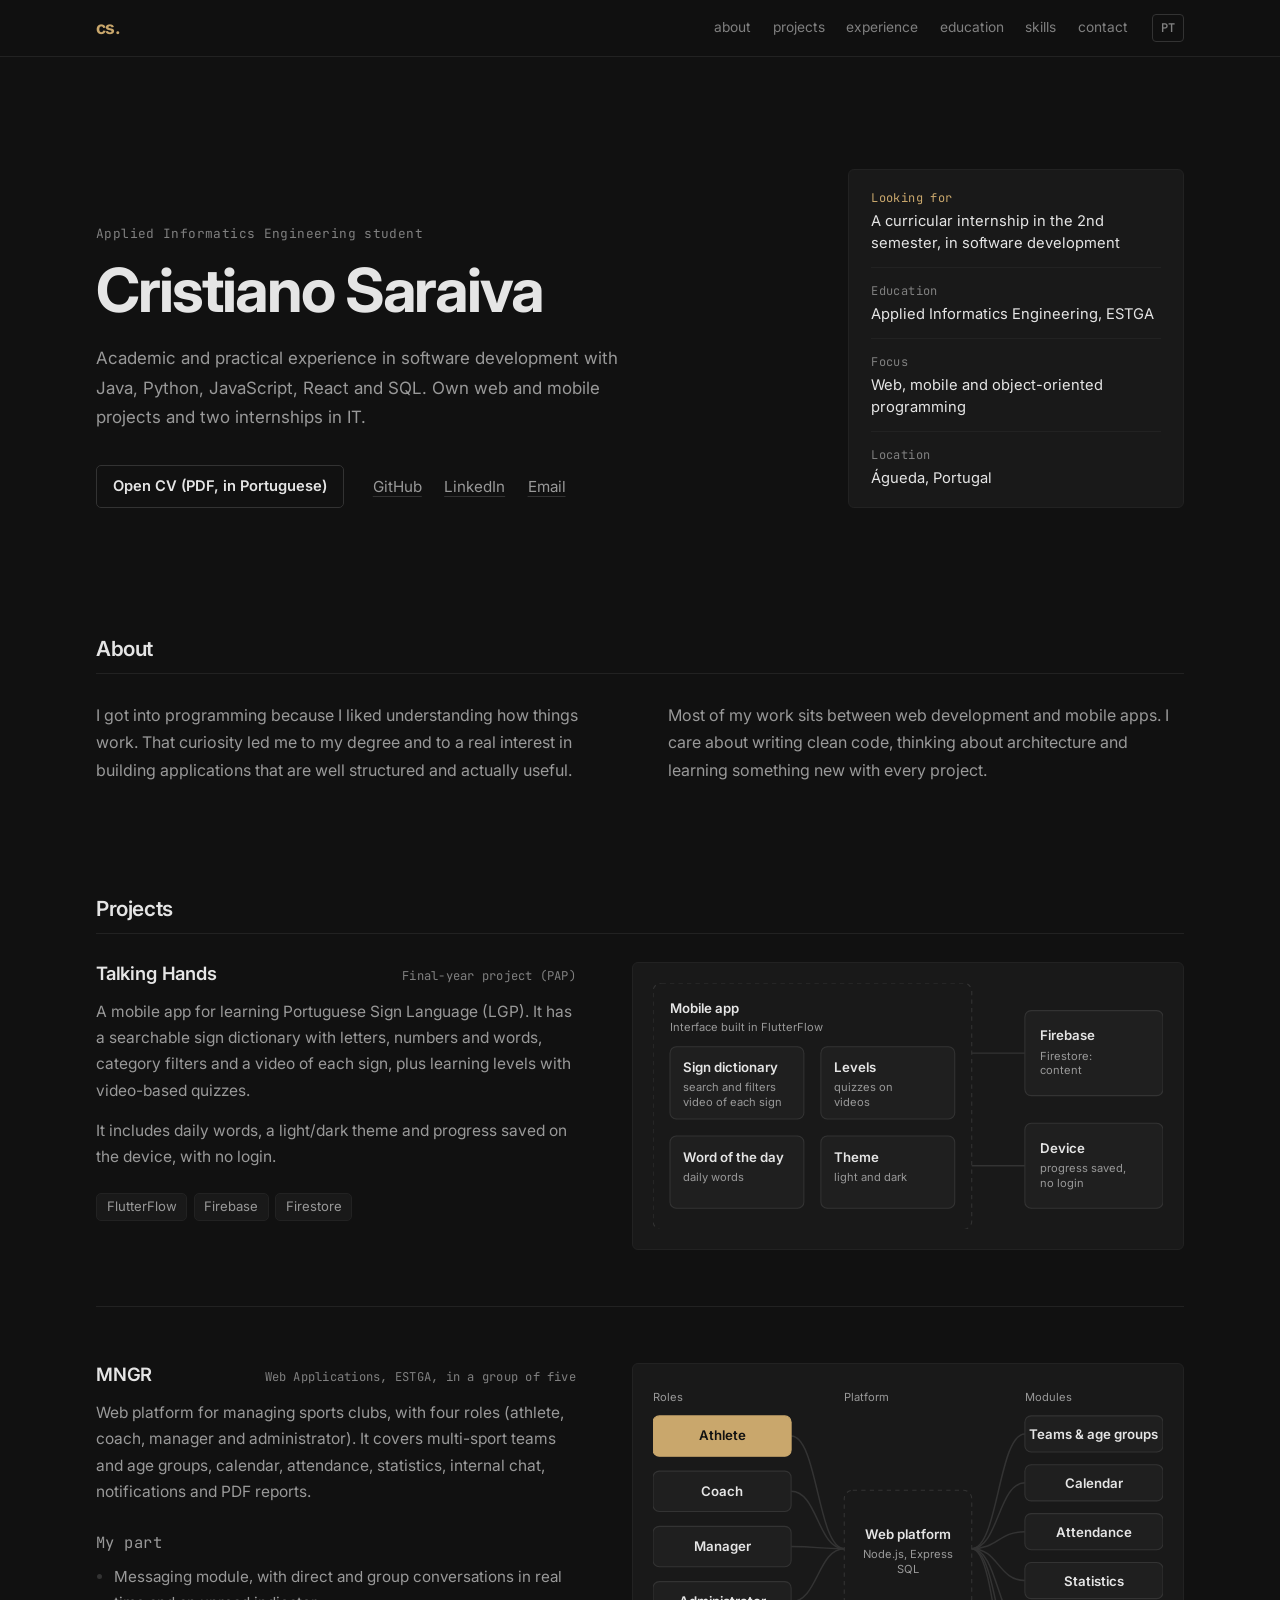
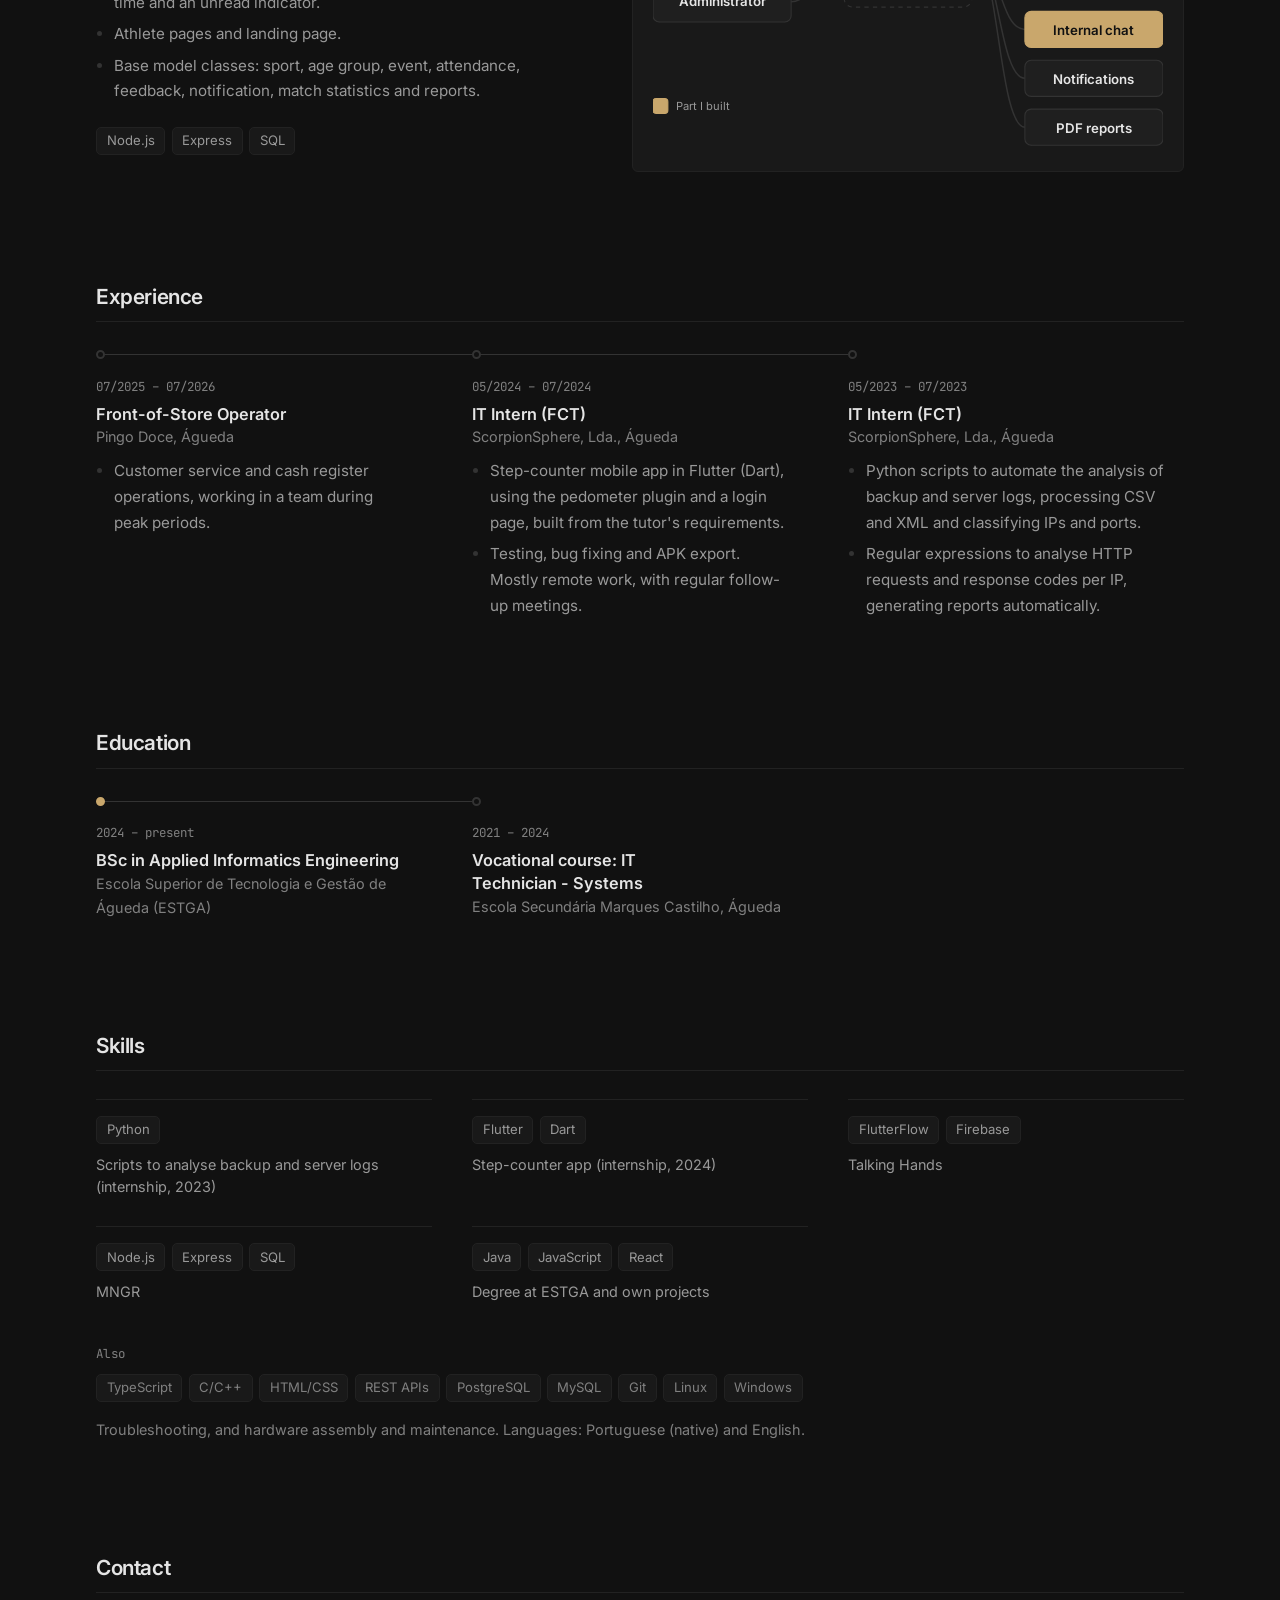
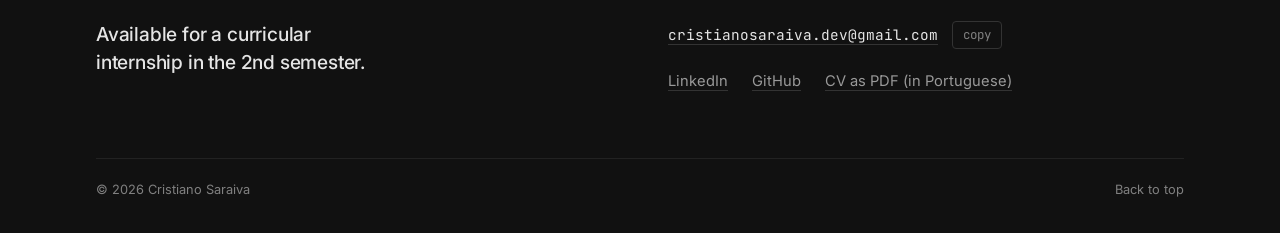
==== en.html @ d7b0317a "Add English version of personal website (en.html) with detailed sections on projects, experience, ed" ====
<!DOCTYPE html>
<html lang="en">
<head>
    <meta charset="utf-8">
    <meta name="viewport" content="width=device-width, initial-scale=1, viewport-fit=cover">
    <title>Cristiano Saraiva, Applied Informatics Engineering</title>
    <meta name="description" content="Applied Informatics Engineering student at ESTGA (University of Aveiro), looking for a curricular internship in software development. Java, Python, JavaScript, React and SQL. Web and mobile projects.">
    <meta name="author" content="Cristiano Saraiva">
    <meta property="og:title" content="Cristiano Saraiva, Applied Informatics Engineering">
    <meta property="og:description" content="Looking for a curricular internship in software development. Águeda, Portugal.">
    <meta property="og:type" content="website">
    <link rel="alternate" hreflang="pt-PT" href="index.html">
    <link rel="alternate" hreflang="en" href="en.html">
    <link rel="icon" href="data:image/svg+xml,%3Csvg xmlns='http://www.w3.org/2000/svg' viewBox='0 0 64 64'%3E%3Crect width='64' height='64' rx='14' fill='%23111111'/%3E%3Ctext x='32' y='43' font-family='Arial,sans-serif' font-size='30' font-weight='700' text-anchor='middle' fill='%23c9a76c'%3Ecs.%3C/text%3E%3C/svg%3E">
    <meta name="theme-color" content="#111111">
    <link rel="preconnect" href="https://fonts.googleapis.com">
    <link rel="preconnect" href="https://fonts.gstatic.com" crossorigin>
    <link href="https://fonts.googleapis.com/css2?family=Inter:wght@400;500;600;700&family=JetBrains+Mono:wght@400;500&display=swap" rel="stylesheet">
    <link rel="stylesheet" href="style.css">
    <script type="application/ld+json">{"@context": "https://schema.org", "@type": "Person", "name": "Cristiano Saraiva", "url": "https://cristiianoo.github.io/", "email": "mailto:cristianosaraiva.dev@gmail.com", "jobTitle": "Applied Informatics Engineering student", "address": {"@type": "PostalAddress", "addressLocality": "Águeda", "addressCountry": "PT"}, "knowsAbout": ["Java", "Python", "JavaScript", "React", "SQL"], "sameAs": ["https://github.com/cristiianoo", "https://www.linkedin.com/in/cristiano-saraiva-231760260"]}</script>
</head>
<body>
<a class="skip" href="#main">Skip to content</a>

<header class="bar">
    <div class="wrap bar-inner">
        <a class="brand" href="#top" aria-label="Cristiano Saraiva, home">cs.</a>
        <nav id="nav" class="nav" aria-label="Sections">
            <a class="nav-link" href="#about">about</a>
            <a class="nav-link" href="#projects">projects</a>
            <a class="nav-link" href="#experience">experience</a>
            <a class="nav-link" href="#education">education</a>
            <a class="nav-link" href="#skills">skills</a>
            <a class="nav-link" href="#contact">contact</a>
        </nav>
        <a class="lang" href="index.html" hreflang="pt-PT" lang="pt-PT" aria-label="Versão em português">PT</a>
        <button class="menu-btn" id="menu-btn" type="button" aria-controls="nav" aria-expanded="false" aria-label="Open menu" data-open="Open menu" data-close="Close menu">
            <svg viewBox="0 0 24 24" aria-hidden="true"><path class="i-menu" d="M4 7h16M4 12h16M4 17h16"/><path class="i-x" d="M6 6l12 12M18 6L6 18"/></svg>
        </button>
    </div>
</header>

<div class="wrap hero" id="top">
    <div class="hero-text">
        <p class="kicker">Applied Informatics Engineering student</p>
        <h1>Cristiano Saraiva</h1>
        <p class="summary">Academic and practical experience in software development with Java, Python, JavaScript, React and SQL. Own web and mobile projects and two internships in IT.</p>
        <p class="actions">
            <a class="btn" href="Cristiano_Saraiva_CV.pdf" target="_blank" rel="noopener">Open CV (PDF, in Portuguese)</a>
            <a href="https://github.com/cristiianoo" target="_blank" rel="noopener noreferrer">GitHub</a>
            <a href="https://www.linkedin.com/in/cristiano-saraiva-231760260" target="_blank" rel="noopener noreferrer">LinkedIn</a>
            <a href="mailto:cristianosaraiva.dev@gmail.com">Email</a>
        </p>
    </div>
    <dl class="facts">
        <div class="seeking"><dt>Looking for</dt><dd>A curricular internship in the 2nd semester, in software development</dd></div>
        <div><dt>Education</dt><dd>Applied Informatics Engineering, ESTGA</dd></div>
        <div><dt>Focus</dt><dd>Web, mobile and object-oriented programming</dd></div>
        <div><dt>Location</dt><dd>Águeda, Portugal</dd></div>
    </dl>
</div>

<main id="main">
    <section id="about" class="section">
        <div class="wrap">
            <h2>About</h2>
            <div class="about">
                <p>I got into programming because I liked understanding how things work. That curiosity led me to my degree and to a real interest in building applications that are well structured and actually useful.</p>
                <p>Most of my work sits between web development and mobile apps. I care about writing clean code, thinking about architecture and learning something new with every project.</p>
            </div>
        </div>
    </section>

    <section id="projects" class="section">
        <div class="wrap">
            <h2>Projects</h2>

            <article class="proj">
                <div class="proj-text">
                    <div class="proj-top">
                        <h3>Talking Hands</h3>
                        <p class="ctx">Final-year project (PAP)</p>
                    </div>
                    <p>A mobile app for learning Portuguese Sign Language (LGP). It has a searchable sign dictionary with letters, numbers and words, category filters and a video of each sign, plus learning levels with video-based quizzes.</p>
                    <p>It includes daily words, a light/dark theme and progress saved on the device, with no login.</p>
                    <ul class="tags" aria-label="Technologies"><li>FlutterFlow</li><li>Firebase</li><li>Firestore</li></ul>
                </div>
                <figure class="diagram">
                    <svg viewBox="0 0 480 232" role="img" aria-labelledby="th-t th-d">
                        <title id="th-t">Talking Hands structure</title>
                        <desc id="th-d">The mobile app, with its interface built in FlutterFlow, has a sign dictionary, levels, word of the day and a theme setting. Content comes from Firebase/Firestore and progress is saved on the device, with no login.</desc>
                        <path class="d-line" d="M300 66H350M300 172H350"/>
                        <rect class="d-group" x="0" y="0" width="300" height="232" rx="8"/>
                        <text class="d-t" x="16" y="28">Mobile app</text>
                        <text class="d-s" x="16" y="45">Interface built in FlutterFlow</text>

                        <rect class="d-box" x="16" y="60" width="126" height="68" rx="6"/>
                        <text class="d-t" x="28" y="84">Sign dictionary</text>
                        <text class="d-s" x="28" y="102">search and filters</text>
                        <text class="d-s" x="28" y="116">video of each sign</text>

                        <rect class="d-box" x="158" y="60" width="126" height="68" rx="6"/>
                        <text class="d-t" x="170" y="84">Levels</text>
                        <text class="d-s" x="170" y="102">quizzes on</text>
                        <text class="d-s" x="170" y="116">videos</text>

                        <rect class="d-box" x="16" y="144" width="126" height="68" rx="6"/>
                        <text class="d-t" x="28" y="168">Word of the day</text>
                        <text class="d-s" x="28" y="186">daily words</text>

                        <rect class="d-box" x="158" y="144" width="126" height="68" rx="6"/>
                        <text class="d-t" x="170" y="168">Theme</text>
                        <text class="d-s" x="170" y="186">light and dark</text>

                        <rect class="d-box" x="350" y="26" width="130" height="80" rx="6"/>
                        <text class="d-t" x="364" y="54">Firebase</text>
                        <text class="d-s" x="364" y="72">Firestore:</text>
                        <text class="d-s" x="364" y="86">content</text>

                        <rect class="d-box" x="350" y="132" width="130" height="80" rx="6"/>
                        <text class="d-t" x="364" y="160">Device</text>
                        <text class="d-s" x="364" y="178">progress saved,</text>
                        <text class="d-s" x="364" y="192">no login</text>
                    </svg>
                </figure>
            </article>

            <article class="proj">
                <div class="proj-text">
                    <div class="proj-top">
                        <h3>MNGR</h3>
                        <p class="ctx">Web Applications, ESTGA, in a group of five</p>
                    </div>
                    <p>Web platform for managing sports clubs, with four roles (athlete, coach, manager and administrator). It covers multi-sport teams and age groups, calendar, attendance, statistics, internal chat, notifications and PDF reports.</p>
                    <p class="label">My part</p>
                    <ul class="list">
                        <li>Messaging module, with direct and group conversations in real time and an unread indicator.</li>
                        <li>Athlete pages and landing page.</li>
                        <li>Base model classes: sport, age group, event, attendance, feedback, notification, match statistics and reports.</li>
                    </ul>
                    <ul class="tags" aria-label="Technologies"><li>Node.js</li><li>Express</li><li>SQL</li></ul>
                </div>
                <figure class="diagram">
                    <svg viewBox="0 0 480 345" role="img" aria-labelledby="mn-t mn-d">
                        <title id="mn-t">MNGR structure</title>
                        <desc id="mn-d">Four roles (athlete, coach, manager and administrator) use the web platform, which brings together seven modules: teams and age groups, calendar, attendance, statistics, internal chat, notifications and PDF reports. The athlete pages and the chat were built by me.</desc>

                        <g class="d-line">
                            <path d="M130 49C155 49 155 155 180 155"/>
                            <path d="M130 101C155 101 155 155 180 155"/>
                            <path d="M130 153C155 153 155 155 180 155"/>
                            <path d="M130 205C155 205 155 155 180 155"/>
                            <path d="M300 155C325 155 325 47 350 47"/>
                            <path d="M300 155C325 155 325 93 350 93"/>
                            <path d="M300 155C325 155 325 139 350 139"/>
                            <path d="M300 155C325 155 325 185 350 185"/>
                            <path d="M300 155C325 155 325 231 350 231"/>
                            <path d="M300 155C325 155 325 277 350 277"/>
                            <path d="M300 155C325 155 325 323 350 323"/>
                        </g>

                        <text class="d-s" x="0" y="16">Roles</text>
                        <text class="d-s" x="180" y="16">Platform</text>
                        <text class="d-s" x="350" y="16">Modules</text>

                        <rect class="d-box d-hl" x="0" y="30" width="130" height="38" rx="6"/>
                        <text class="d-t d-on" x="65" y="53" text-anchor="middle">Athlete</text>
                        <rect class="d-box" x="0" y="82" width="130" height="38" rx="6"/>
                        <text class="d-t" x="65" y="105" text-anchor="middle">Coach</text>
                        <rect class="d-box" x="0" y="134" width="130" height="38" rx="6"/>
                        <text class="d-t" x="65" y="157" text-anchor="middle">Manager</text>
                        <rect class="d-box" x="0" y="186" width="130" height="38" rx="6"/>
                        <text class="d-t" x="65" y="209" text-anchor="middle">Administrator</text>

                        <rect class="d-group" x="180" y="100" width="120" height="110" rx="8"/>
                        <text class="d-t" x="240" y="146" text-anchor="middle">Web platform</text>
                        <text class="d-s" x="240" y="164" text-anchor="middle">Node.js, Express</text>
                        <text class="d-s" x="240" y="178" text-anchor="middle">SQL</text>

                        <rect class="d-box" x="350" y="30" width="130" height="34" rx="6"/>
                        <text class="d-t" x="415" y="52" text-anchor="middle">Teams &amp; age groups</text>
                        <rect class="d-box" x="350" y="76" width="130" height="34" rx="6"/>
                        <text class="d-t" x="415" y="98" text-anchor="middle">Calendar</text>
                        <rect class="d-box" x="350" y="122" width="130" height="34" rx="6"/>
                        <text class="d-t" x="415" y="144" text-anchor="middle">Attendance</text>
                        <rect class="d-box" x="350" y="168" width="130" height="34" rx="6"/>
                        <text class="d-t" x="415" y="190" text-anchor="middle">Statistics</text>
                        <rect class="d-box d-hl" x="350" y="214" width="130" height="34" rx="6"/>
                        <text class="d-t d-on" x="415" y="236" text-anchor="middle">Internal chat</text>
                        <rect class="d-box" x="350" y="260" width="130" height="34" rx="6"/>
                        <text class="d-t" x="415" y="282" text-anchor="middle">Notifications</text>
                        <rect class="d-box" x="350" y="306" width="130" height="34" rx="6"/>
                        <text class="d-t" x="415" y="328" text-anchor="middle">PDF reports</text>

                        <rect class="d-box d-hl" x="0" y="296" width="14" height="14" rx="3"/>
                        <text class="d-s" x="22" y="307">Part I built</text>
                    </svg>
                </figure>
            </article>
        </div>
    </section>

    <section id="experience" class="section">
        <div class="wrap">
            <h2>Experience</h2>
            <div class="timeline">
                <div class="entry">
                    <p class="date">07/2025 – 07/2026</p>
                    <div>
                        <h3>Front-of-Store Operator</h3>
                        <p class="meta">Pingo Doce, Águeda</p>
                        <ul class="list"><li>Customer service and cash register operations, working in a team during peak periods.</li></ul>
                    </div>
                </div>

                <div class="entry">
                    <p class="date">05/2024 – 07/2024</p>
                    <div>
                        <h3>IT Intern (FCT)</h3>
                        <p class="meta">ScorpionSphere, Lda., Águeda</p>
                        <ul class="list">
                            <li>Step-counter mobile app in Flutter (Dart), using the pedometer plugin and a login page, built from the tutor's requirements.</li>
                            <li>Testing, bug fixing and APK export. Mostly remote work, with regular follow-up meetings.</li>
                        </ul>
                    </div>
                </div>

                <div class="entry">
                    <p class="date">05/2023 – 07/2023</p>
                    <div>
                        <h3>IT Intern (FCT)</h3>
                        <p class="meta">ScorpionSphere, Lda., Águeda</p>
                        <ul class="list">
                            <li>Python scripts to automate the analysis of backup and server logs, processing CSV and XML and classifying IPs and ports.</li>
                            <li>Regular expressions to analyse HTTP requests and response codes per IP, generating reports automatically.</li>
                        </ul>
                    </div>
                </div>
            </div>
        </div>
    </section>

    <section id="education" class="section">
        <div class="wrap">
            <h2>Education</h2>
            <div class="timeline">
                <div class="entry now">
                    <p class="date">2024 – present</p>
                    <div>
                        <h3>BSc in Applied Informatics Engineering</h3>
                        <p class="meta">Escola Superior de Tecnologia e Gestão de Águeda (ESTGA)</p>
                    </div>
                </div>

                <div class="entry">
                    <p class="date">2021 – 2024</p>
                    <div>
                        <h3>Vocational course: IT Technician - Systems</h3>
                        <p class="meta">Escola Secundária Marques Castilho, Águeda</p>
                    </div>
                </div>
            </div>
        </div>
    </section>

    <section id="skills" class="section">
        <div class="wrap">
            <h2>Skills</h2>
            <div class="skills">
                <div class="skill"><ul class="tags"><li>Python</li></ul><p>Scripts to analyse backup and server logs (internship, 2023)</p></div>
                <div class="skill"><ul class="tags"><li>Flutter</li><li>Dart</li></ul><p>Step-counter app (internship, 2024)</p></div>
                <div class="skill"><ul class="tags"><li>FlutterFlow</li><li>Firebase</li></ul><p>Talking Hands</p></div>
                <div class="skill"><ul class="tags"><li>Node.js</li><li>Express</li><li>SQL</li></ul><p>MNGR</p></div>
                <div class="skill"><ul class="tags"><li>Java</li><li>JavaScript</li><li>React</li></ul><p>Degree at ESTGA and own projects</p></div>
            </div>
            <p class="label">Also</p>
            <ul class="tags tags-quiet"><li>TypeScript</li><li>C/C++</li><li>HTML/CSS</li><li>REST APIs</li><li>PostgreSQL</li><li>MySQL</li><li>Git</li><li>Linux</li><li>Windows</li></ul>
            <p class="also">Troubleshooting, and hardware assembly and maintenance. Languages: Portuguese (native) and English.</p>
        </div>
    </section>
</main>

<footer id="contact" class="section contact">
    <div class="wrap">
        <h2>Contact</h2>
        <div class="contact-grid">
            <p class="lead">Available for a curricular internship in the 2nd semester.</p>
            <div class="contact-links">
                <div class="email-row">
                    <a class="email" href="mailto:cristianosaraiva.dev@gmail.com">cristianosaraiva.dev@gmail.com</a>
                    <button class="copy" id="copy" type="button" aria-label="Copy email address" data-copy="copy" data-copied="copied" data-error="could not copy"><span class="copy-label">copy</span></button>
                </div>
                <p class="socials">
                    <a href="https://www.linkedin.com/in/cristiano-saraiva-231760260" target="_blank" rel="noopener noreferrer">LinkedIn</a>
                    <a href="https://github.com/cristiianoo" target="_blank" rel="noopener noreferrer">GitHub</a>
                    <a href="Cristiano_Saraiva_CV.pdf" target="_blank" rel="noopener">CV as PDF (in Portuguese)</a>
                </p>
            </div>
        </div>
        <div class="footer-row">
            <p>© 2026 Cristiano Saraiva</p>
            <a href="#top">Back to top</a>
        </div>
    </div>
</footer>

<script src="script.js"></script>
</body>
</html>
---- style.css ----
/* Cristiano Saraiva – portfolio
   Uma coluna, boa tipografia, espaço para respirar.
   Paleta e fontes do site publicado: #111, um só acento gold, Inter + JetBrains Mono */

:root {
  --font: 'Inter', -apple-system, BlinkMacSystemFont, 'Segoe UI', sans-serif;
  --mono: 'JetBrains Mono', ui-monospace, SFMono-Regular, Menlo, monospace;

  /* Paleta do site publicado */
  --bg: #111111;
  --raised: #191919;      /* etiquetas, diagramas */
  --box: #1f1f1f;         /* caixas dentro dos diagramas */
  --ink: #e5e5e5;
  --muted: #999999;
  --faint: #808080;       /* #666 no original; aclarado para ler bem em texto pequeno */
  --line: #222222;
  --line-strong: #333333;
  --gold: #c9a76c;        /* o único acento */
  --accent: #c9a76c;
  --on-accent: #111111;

  color-scheme: dark;
}

*, *::before, *::after { box-sizing: border-box; margin: 0; padding: 0; }

html { scroll-padding-top: 4.5rem; }

@media (prefers-reduced-motion: no-preference) {
  html { scroll-behavior: smooth; }
}

body {
  background: var(--bg);
  color: var(--ink);
  font: 400 1rem/1.7 var(--font);
  -webkit-font-smoothing: antialiased;
}

a {
  color: inherit;
  text-decoration: underline;
  text-decoration-thickness: 1px;
  text-underline-offset: 4px;
  text-decoration-color: var(--line-strong);
}

a:hover { color: var(--accent); text-decoration-color: var(--accent); }

button { font: inherit; color: inherit; background: none; border: 0; cursor: pointer; }

:focus-visible { outline: 2px solid var(--gold); outline-offset: 3px; border-radius: 2px; }

ul { list-style: none; }

.wrap { width: 100%; max-width: 72rem; margin: 0 auto; padding: 0 2rem; }

/* Rótulos pequenos em mono, como no site publicado */
.kicker, .facts dt, .ctx, .date, .lang, .copy, .email, .label { font-family: var(--mono); }

/* ── Barra ─────────────────────────────────────────────── */

.bar {
  position: sticky;
  top: 0;
  z-index: 10;
  background: rgba(17, 17, 17, 0.92);
  -webkit-backdrop-filter: blur(8px);
  backdrop-filter: blur(8px);
  border-bottom: 1px solid var(--line);
}

.bar-inner { display: flex; align-items: center; gap: 1.5rem; height: 3.5rem; }

.brand { margin-right: auto; color: var(--gold); font-size: 1.1rem; font-weight: 700; letter-spacing: -0.03em; text-decoration: none; }
.brand:hover { color: var(--gold); }

.nav { display: flex; gap: 1.35rem; }

.nav a { color: var(--faint); font-size: 0.86rem; text-decoration: none; }
.nav a:hover, .nav a.active { color: var(--ink); }
.nav a.active { text-decoration: underline; text-decoration-color: var(--gold); text-underline-offset: 6px; }

.lang {
  padding: 0.15rem 0.5rem;
  border: 1px solid var(--line-strong);
  border-radius: 4px;
  color: var(--faint);
  font-size: 0.75rem;
  font-weight: 600;
  text-decoration: none;
}
.lang:hover { color: var(--ink); border-color: var(--accent); }

.menu-btn { display: none; width: 2.25rem; height: 2.25rem; margin-right: -0.5rem; place-items: center; color: var(--muted); border-radius: 4px; }
.menu-btn:hover { color: var(--ink); }
.menu-btn svg { width: 20px; height: 20px; fill: none; stroke: currentColor; stroke-width: 2; stroke-linecap: round; }
.menu-btn .i-x { display: none; }
.menu-btn[aria-expanded="true"] .i-menu { display: none; }
.menu-btn[aria-expanded="true"] .i-x { display: inline; }

/* Barra de progresso de leitura */
.bar::after {
  content: '';
  position: absolute;
  left: 0;
  right: 0;
  bottom: -1px;
  height: 2px;
  background: var(--gold);
  transform: scaleX(var(--p, 0));
  transform-origin: 0 50%;
}

/* ── Cabeçalho ─────────────────────────────────────────── */

/* Apresentação à esquerda, ficha de dados à direita */
.hero {
  display: grid;
  grid-template-columns: minmax(0, 1fr) 21rem;
  column-gap: 5rem;
  align-items: end;
  padding-top: 7rem;
  padding-bottom: 4.5rem;
}

.kicker { color: var(--faint); font-size: 0.8rem; letter-spacing: 0.03em; }

h1 { margin-top: 0.75rem; font-size: clamp(2.2rem, 6vw, 3.8rem); font-weight: 700; line-height: 1.1; letter-spacing: -0.035em; }

.summary { margin-top: 1.25rem; max-width: 34rem; color: var(--muted); font-size: 1.06rem; line-height: 1.75; }

.actions { margin-top: 2rem; display: flex; flex-wrap: wrap; align-items: center; gap: 0.5rem 1.4rem; font-size: 0.95rem; }
.actions a:not(.btn) { color: var(--muted); }
.actions a:not(.btn):hover { color: var(--ink); text-decoration-color: var(--gold); }

.btn {
  margin-right: 0.4rem;
  padding: 0.5rem 1rem;
  border: 1px solid var(--line-strong);
  border-radius: 5px;
  color: var(--ink);
  font-weight: 600;
  font-size: 0.92rem;
  text-decoration: none;
  transition: color 0.15s, border-color 0.15s;
}
.btn:hover { color: var(--gold); border-color: var(--gold); }
.btn:active { transform: translateY(1px); }

/* ── Secções ───────────────────────────────────────────── */

.section { padding: 3.5rem 0; }

h2 {
  margin-bottom: 1.75rem;
  padding-bottom: 0.7rem;
  border-bottom: 1px solid var(--line);
  font-size: 1.3rem;
  font-weight: 600;
  line-height: 1.25;
  letter-spacing: -0.02em;
}

h3 { font-size: 1.02rem; line-height: 1.4; font-weight: 600; }

.meta { color: var(--faint); font-size: 0.9rem; }

.label { margin-top: 1.5rem; color: var(--faint); font-size: 0.78rem; letter-spacing: 0.03em; }

.list { margin-top: 0.5rem; padding-left: 1.1rem; list-style: disc; color: var(--muted); font-size: 0.95rem; }
.list li + li { margin-top: 0.35rem; }
.list li::marker { color: var(--line-strong); }

/* Sobre */

/* Sobre: dois parágrafos lado a lado */
.about { display: grid; grid-template-columns: repeat(2, minmax(0, 1fr)); gap: 1rem 3.5rem; }
.about p { color: var(--muted); }

/* Ficha de dados no cabeçalho */
.facts { padding: 0.35rem 1.4rem; background: var(--raised); border: 1px solid var(--line); border-radius: 6px; }
.facts > div { padding: 0.8rem 0; }
.facts > div + div { border-top: 1px solid var(--line); }
.facts dt { color: var(--faint); font-size: 0.75rem; letter-spacing: 0.03em; }
.facts dd { margin-top: 0.1rem; font-size: 0.92rem; line-height: 1.5; }
.facts .seeking dt { color: var(--gold); }

/* Etiquetas */

.tags { display: flex; flex-wrap: wrap; gap: 0.4rem; }

.tags li {
  padding: 0.2rem 0.6rem;
  background: var(--raised);
  border: 1px solid var(--line);
  border-radius: 5px;
  color: var(--muted);
  font-size: 0.82rem;
  line-height: 1.5;
}

.tags-quiet li { color: var(--faint); }

/* Projetos */

/* Texto à esquerda, diagrama à direita */
.proj { display: grid; grid-template-columns: minmax(0, 1fr) minmax(0, 1.15fr); column-gap: 3.5rem; align-items: start; }
.proj + .proj { margin-top: 3.5rem; padding-top: 3.5rem; border-top: 1px solid var(--line); }

.proj-top { display: flex; justify-content: space-between; align-items: baseline; gap: 0.25rem 1rem; flex-wrap: wrap; margin-bottom: 0.75rem; }
.proj h3 { font-size: 1.15rem; font-weight: 600; line-height: 1.3; letter-spacing: -0.01em; }
.ctx { color: var(--faint); font-size: 0.76rem; letter-spacing: 0.02em; }

.proj-text > p { color: var(--muted); font-size: 0.97rem; }
.proj-text > p + p:not(.label) { margin-top: 0.85rem; }
.proj-text > .tags { margin-top: 1.4rem; }

/* Diagramas */

.diagram { padding: 1.25rem; background: var(--raised); border: 1px solid var(--line); border-radius: 6px; overflow-x: auto; }
.diagram svg { display: block; width: 100%; min-width: 420px; max-width: 34rem; height: auto; margin: 0 auto; font-family: var(--font); }
.diagram text { pointer-events: none; }

.d-box { fill: var(--box); stroke: var(--line-strong); stroke-width: 1; transition: stroke 0.2s; }
.d-group { fill: none; stroke: var(--line-strong); stroke-width: 1; stroke-dasharray: 4 4; }
.d-hl { fill: var(--gold); stroke: var(--gold); }
.d-line { fill: none; stroke: var(--line-strong); stroke-width: 1.4; }
.d-t { fill: var(--ink); font-size: 12.5px; font-weight: 600; }
.d-s { fill: var(--muted); font-size: 10.5px; font-weight: 400; }
.d-t.d-on { fill: var(--on-accent); }

.d-line, .d-line path { transition: opacity 0.2s, stroke 0.2s, stroke-width 0.2s; }
.diagram svg.hovering g.d-line path { opacity: 0.25; }
.diagram svg g.d-line path.on { opacity: 1; stroke: var(--accent); stroke-width: 2; }
.d-box.on:not(.d-hl) { stroke: var(--accent); }

/* Experiência e formação: cronologia na horizontal, uma coluna por etapa */

.timeline { display: grid; grid-template-columns: repeat(3, minmax(0, 1fr)); column-gap: 2.5rem; }

.entry { position: relative; padding-top: 1.6rem; }

/* Ponto */
.entry::before {
  content: '';
  position: absolute;
  left: 0;
  top: 0;
  z-index: 1;
  width: 9px;
  height: 9px;
  border-radius: 50%;
  background: var(--bg);
  border: 2px solid var(--line-strong);
}

/* Fio até à etapa seguinte */
.entry::after {
  content: '';
  position: absolute;
  left: 0;
  right: -2.5rem;
  top: 4px;
  height: 1px;
  background: var(--line-strong);
}

.entry:last-child::after { display: none; }

.entry.now::before { background: var(--gold); border-color: var(--gold); }

.date { margin-bottom: 0.35rem; color: var(--faint); font-size: 0.78rem; }

/* Competências: grelha de grupos, cada um com onde foi usado */

.skills { display: grid; grid-template-columns: repeat(3, minmax(0, 1fr)); gap: 1.75rem 2.5rem; }
.skill { display: flex; flex-direction: column; gap: 0.6rem; padding-top: 1rem; border-top: 1px solid var(--line); }
.skill p { color: var(--muted); font-size: 0.9rem; line-height: 1.55; }

.skills + .label { margin-top: 2.5rem; }

.label + .tags { margin-top: 0.6rem; }

.also { margin-top: 1rem; color: var(--faint); font-size: 0.9rem; }

/* ── Contacto ──────────────────────────────────────────── */

.contact { padding-bottom: 2rem; }

.contact-grid { display: grid; grid-template-columns: minmax(0, 1fr) minmax(0, 1fr); column-gap: 3.5rem; align-items: start; }

.lead { max-width: 26rem; font-size: 1.2rem; font-weight: 500; line-height: 1.45; letter-spacing: -0.01em; }

.email-row { display: flex; flex-wrap: wrap; align-items: center; gap: 0.6rem 0.9rem; }
.email { font-size: 0.9rem; text-decoration-color: var(--line-strong); }
.email:hover { text-decoration-color: var(--gold); }

.copy {
  padding: 0.15rem 0.6rem;
  border: 1px solid var(--line-strong);
  border-radius: 4px;
  color: var(--faint);
  font-size: 0.78rem;
  transition: color 0.15s, border-color 0.15s;
}
.copy:hover { color: var(--ink); }
.copy.copied { color: var(--gold); border-color: var(--gold); }

.socials { margin-top: 1.25rem; display: flex; flex-wrap: wrap; gap: 0.5rem 1.5rem; font-size: 0.92rem; }
.socials a { color: var(--muted); }

.footer-row { margin-top: 4rem; padding-top: 1.25rem; border-top: 1px solid var(--line); display: flex; justify-content: space-between; gap: 1rem; color: var(--faint); font-size: 0.8rem; }
.footer-row a { color: var(--faint); text-decoration: none; }
.footer-row a:hover { color: var(--ink); }

/* ── Mobile ────────────────────────────────────────────── */

@media (max-width: 720px) {
  .menu-btn { display: grid; }

  .nav {
    display: none;
    position: absolute;
    top: 100%;
    left: 0;
    right: 0;
    flex-direction: column;
    gap: 0;
    padding: 0.5rem 1.5rem 1rem;
    background: var(--bg);
    border-bottom: 1px solid var(--line);
  }

  .nav.open { display: flex; }
  .nav a { padding: 0.55rem 0; font-size: 0.95rem; }
}

/* Ecrãs médios: colunas largas passam a uma, as grelhas ficam a duas */
@media (max-width: 960px) {
  .wrap { padding: 0 1.5rem; }
  .hero { grid-template-columns: 1fr; padding-top: 4.5rem; padding-bottom: 3rem; }
  .facts { margin-top: 2.5rem; max-width: 34rem; }
  .proj { grid-template-columns: 1fr; }
  .proj .diagram { margin-top: 1.5rem; }
  .skills { grid-template-columns: repeat(2, minmax(0, 1fr)); }
  .contact-grid { grid-template-columns: 1fr; }
  .contact-links { margin-top: 1.4rem; }
}

/* Telemóvel: tudo numa coluna, cronologia na vertical */
@media (max-width: 640px) {
  .wrap { padding: 0 1rem; }
  .nav { padding-left: 1rem; padding-right: 1rem; }
  .about { grid-template-columns: 1fr; }
  .skills { grid-template-columns: 1fr; gap: 1.25rem; }

  .timeline { grid-template-columns: 1fr; }
  .entry { padding-top: 0; padding-left: 1.6rem; padding-bottom: 2rem; }
  .entry:last-child { padding-bottom: 0; }
  .entry::before { top: 0.4rem; }
  .entry::after { left: 4px; right: auto; top: 1.2rem; bottom: 0.2rem; width: 1px; height: auto; background: var(--line); }

  .diagram { padding: 0.75rem; }
  .footer-row { flex-direction: column; }
}

/* ── Acabamento ────────────────────────────────────────── */

::selection { background: var(--gold); color: var(--on-accent); }

h1, h2, h3, .lead { text-wrap: balance; }
p, li { text-wrap: pretty; }

a { transition: color 0.15s, text-decoration-color 0.15s; }

.skip {
  position: absolute;
  left: 1rem;
  top: -4rem;
  z-index: 20;
  padding: 0.6rem 1rem;
  background: var(--gold);
  color: var(--on-accent);
  border-radius: 4px;
  font-weight: 600;
  text-decoration: none;
}
.skip:focus { top: 0.75rem; color: var(--on-accent); }

/* Movimento: uma só entrada no cabeçalho, e só se o sistema o permitir */
@media (prefers-reduced-motion: no-preference) {
  .hero-text > *, .hero > .facts { animation: rise 0.7s cubic-bezier(0.2, 0.7, 0.2, 1) both; }
  .hero-text > :nth-child(2) { animation-delay: 70ms; }
  .hero-text > :nth-child(3) { animation-delay: 140ms; }
  .hero-text > :nth-child(4) { animation-delay: 210ms; }
  .hero > .facts { animation-delay: 280ms; }

  .draw { stroke-dasharray: 1; stroke-dashoffset: 1; }
  .diagram.in .draw {
    stroke-dashoffset: 0;
    transition: stroke-dashoffset 0.9s ease var(--d, 0s), opacity 0.2s, stroke 0.2s, stroke-width 0.2s;
  }
}

@keyframes rise { from { opacity: 0; transform: translateY(10px); } }

/* Impressão: preto sobre branco */
@media print {
  :root {
    --bg: #fff;
    --raised: #fff;
    --box: #fff;
    --ink: #000;
    --muted: #333;
    --faint: #555;
    --line: #ccc;
    --line-strong: #999;
    --accent: #000;
  }
  .bar, .skip, .actions, .copy { display: none !important; }
  body { font-size: 10.5pt; }
  .hero { padding: 0 0 1rem; }
  .section { padding: 1rem 0; }
  .diagram, .entry, .proj, .skill { break-inside: avoid; }
}
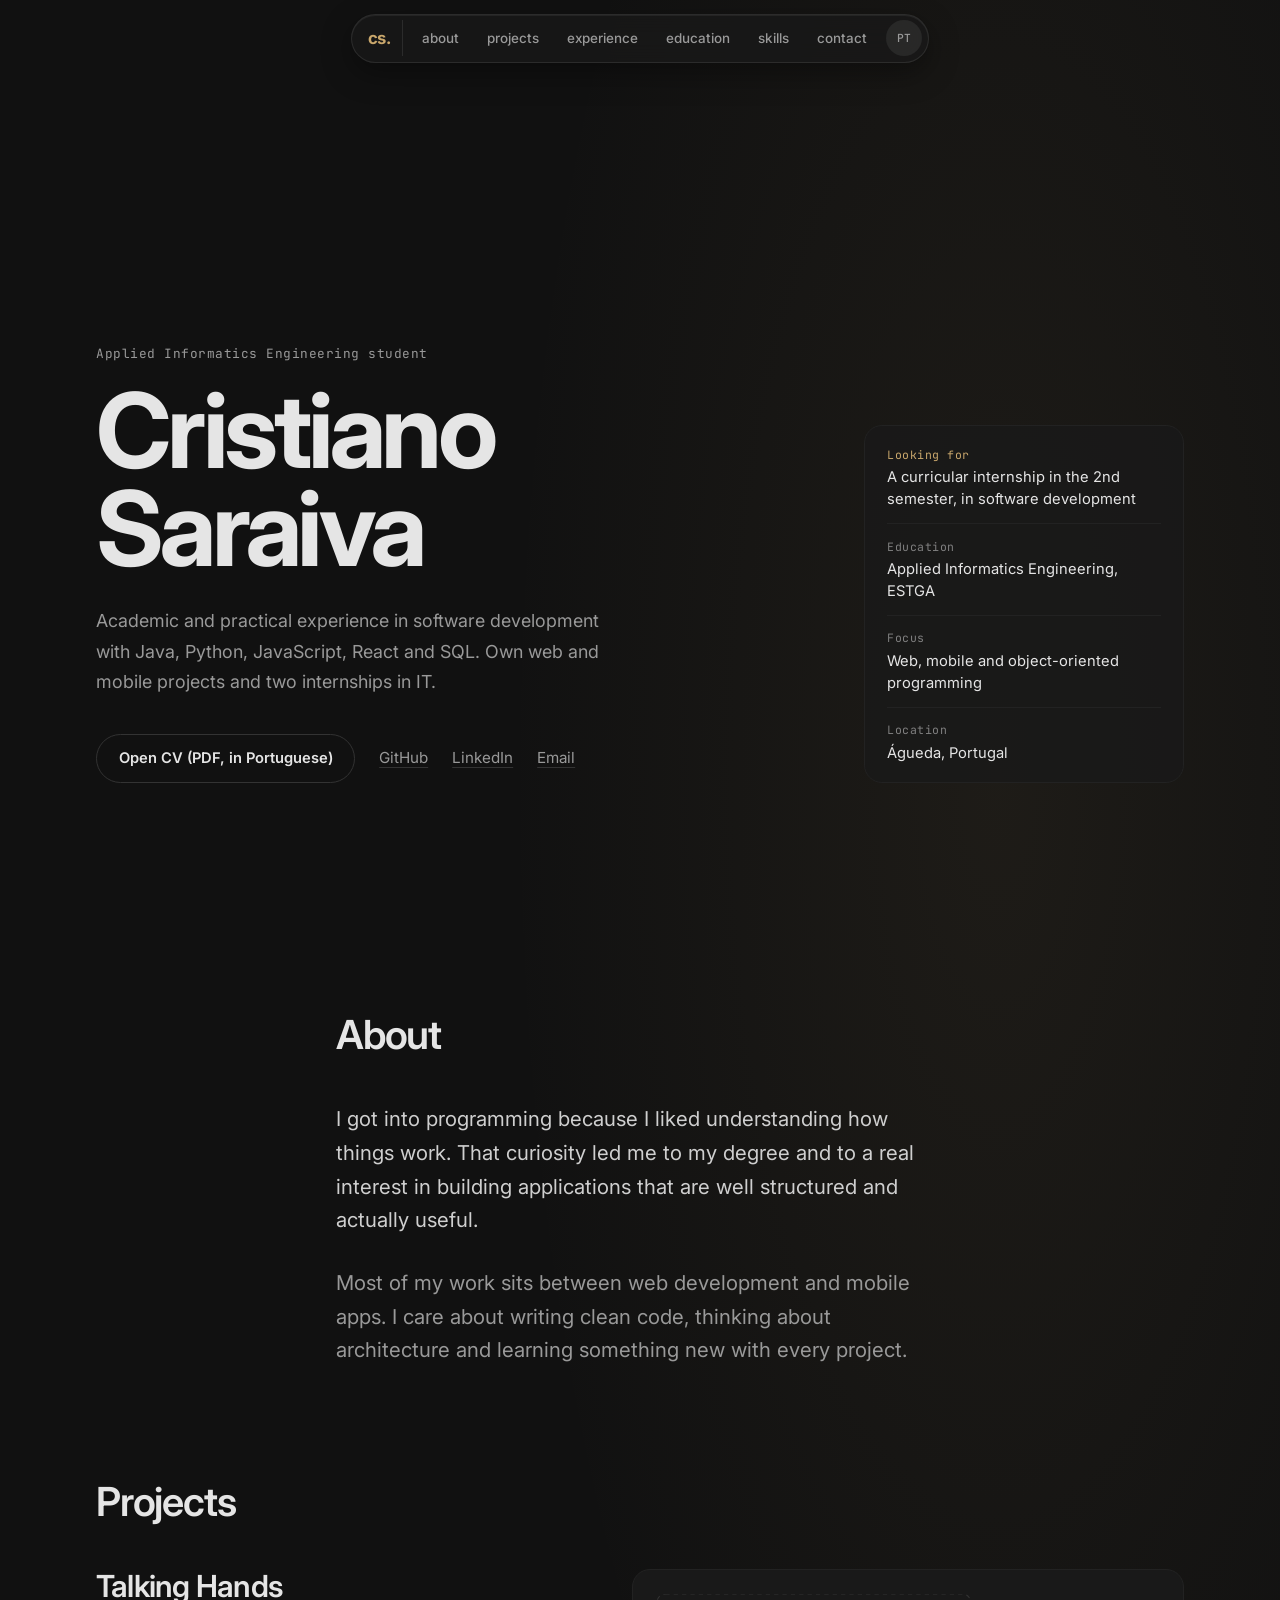
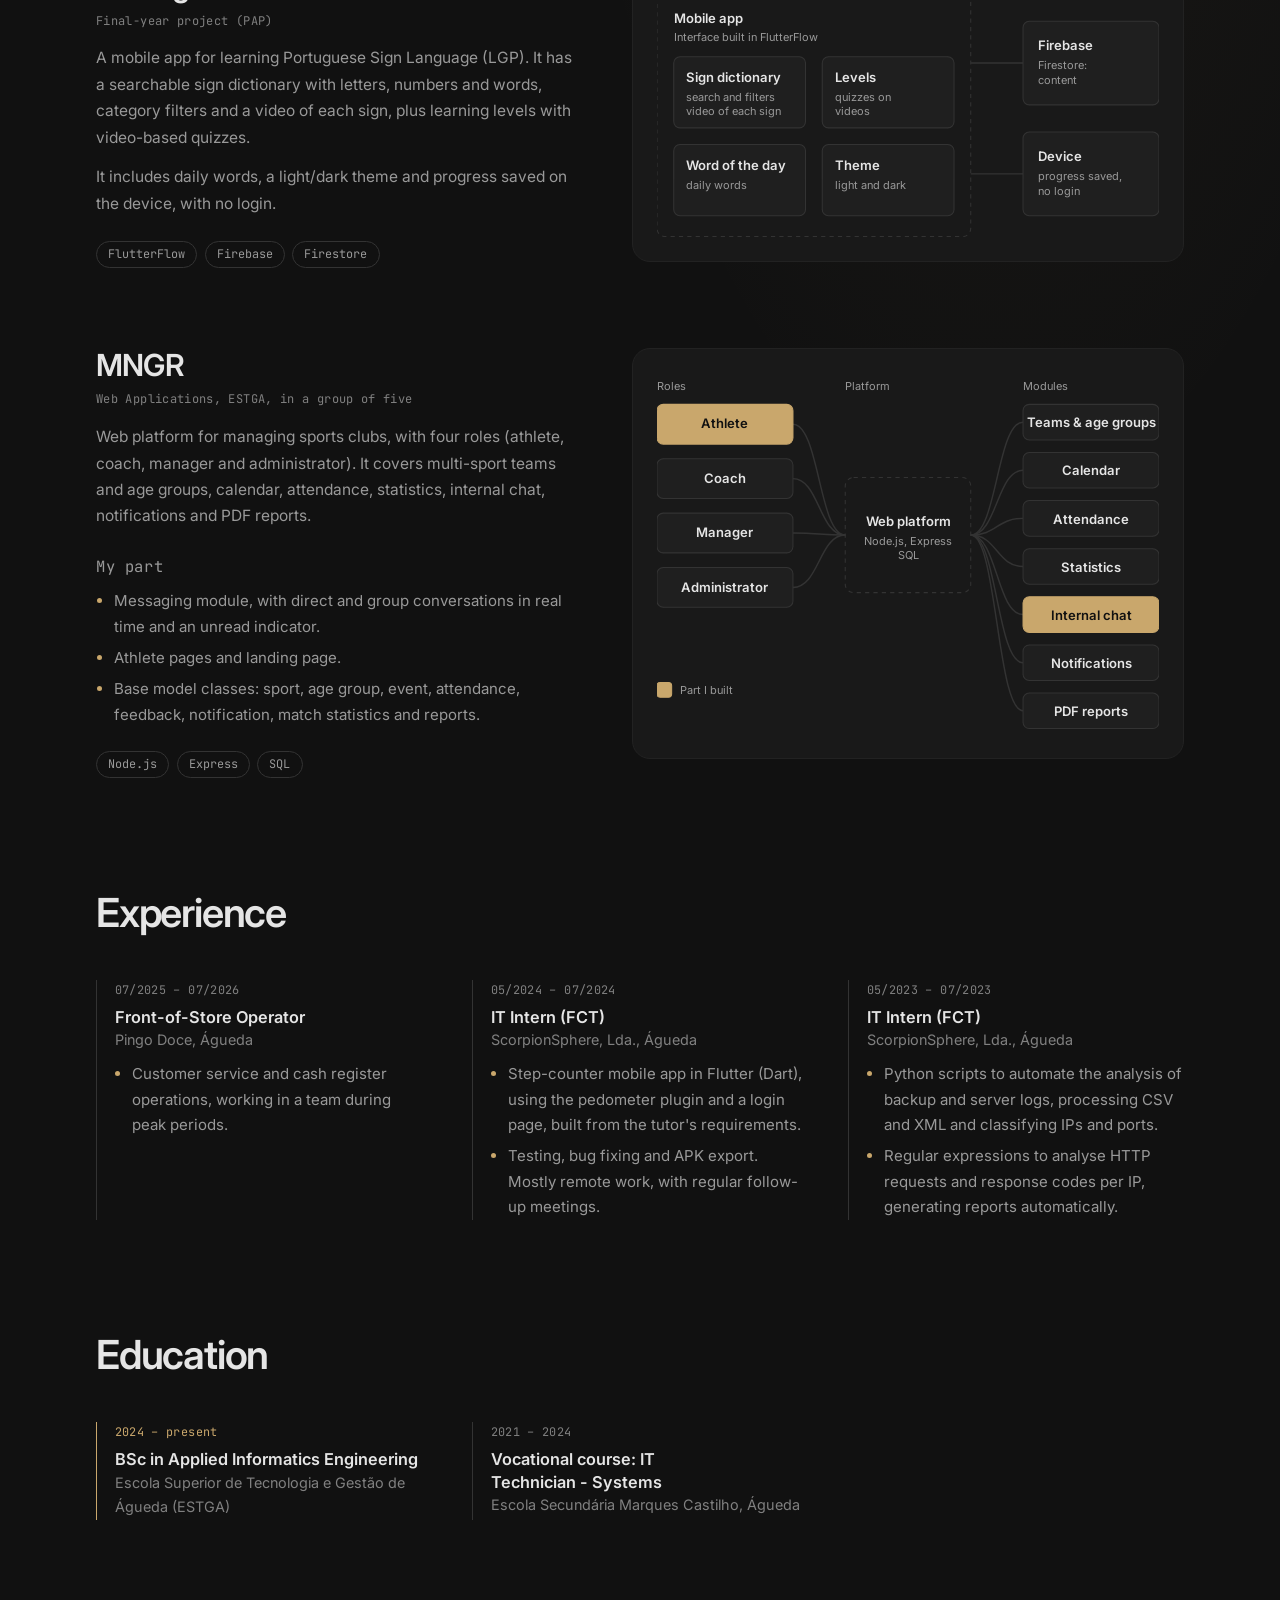
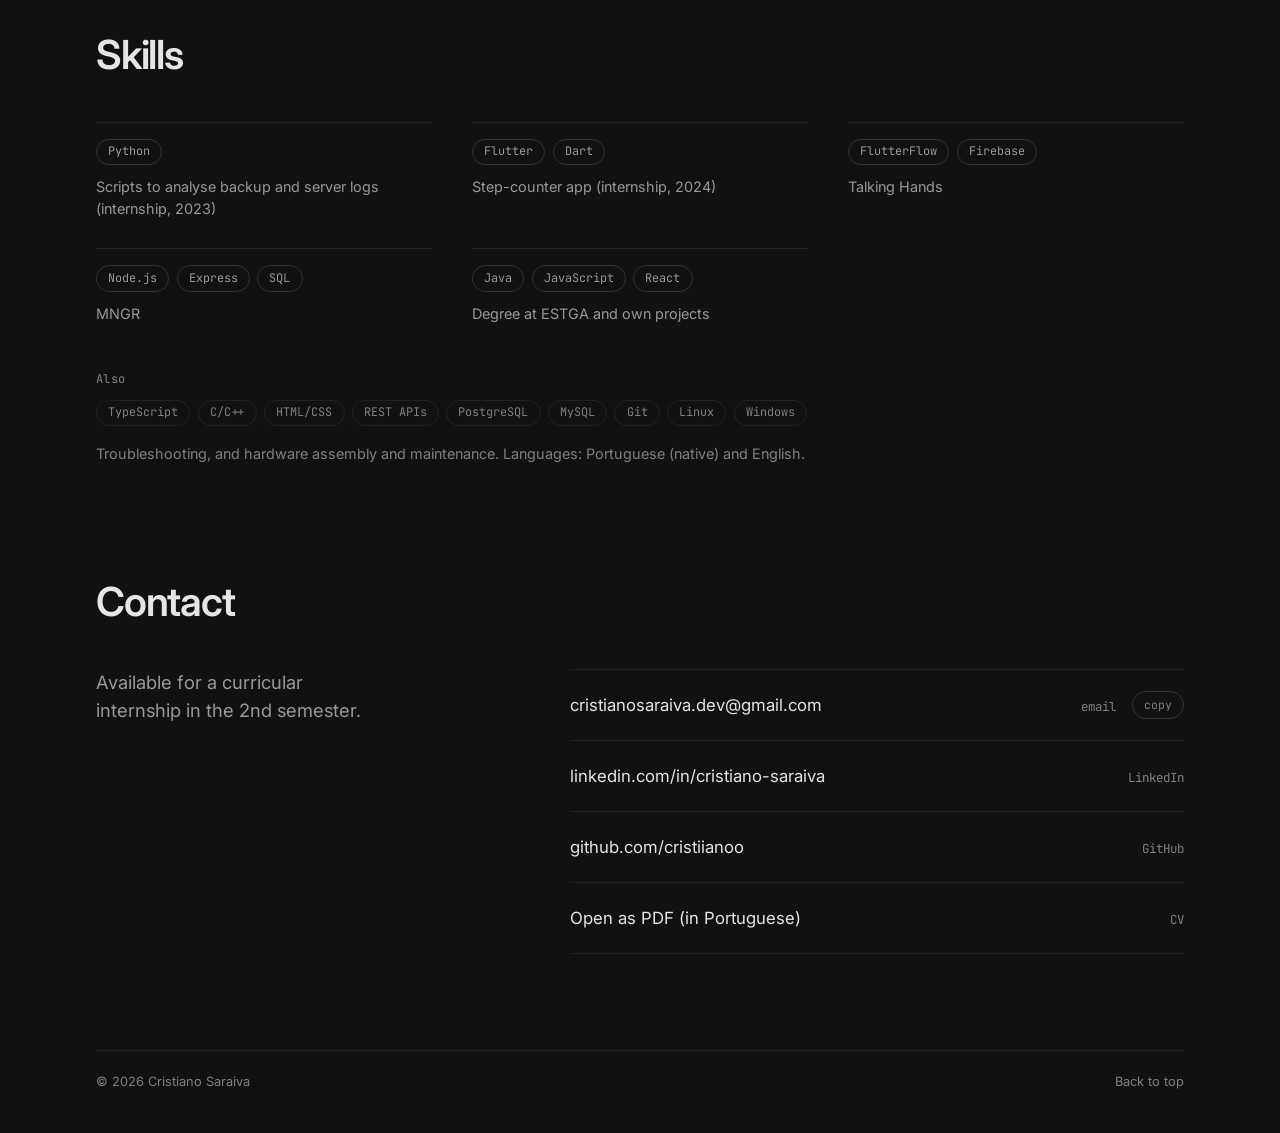
==== commit 02f95535: "Refactor contact section layout and improve accessibility; enhance CSS for better responsiveness and" ====
--- a/en.html
+++ b/en.html
@@ -23,7 +23,7 @@
 <a class="skip" href="#main">Skip to content</a>
 
 <header class="bar">
-    <div class="wrap bar-inner">
+    <div class="bar-inner">
         <a class="brand" href="#top" aria-label="Cristiano Saraiva, home">cs.</a>
         <nav id="nav" class="nav" aria-label="Sections">
             <a class="nav-link" href="#about">about</a>
@@ -285,17 +285,15 @@
         <h2>Contact</h2>
         <div class="contact-grid">
             <p class="lead">Available for a curricular internship in the 2nd semester.</p>
-            <div class="contact-links">
-                <div class="email-row">
-                    <a class="email" href="mailto:cristianosaraiva.dev@gmail.com">cristianosaraiva.dev@gmail.com</a>
+            <ul class="contact-list">
+                <li>
+                    <a class="contact-item" href="mailto:cristianosaraiva.dev@gmail.com"><span>cristianosaraiva.dev@gmail.com</span><span class="contact-label">email</span></a>
                     <button class="copy" id="copy" type="button" aria-label="Copy email address" data-copy="copy" data-copied="copied" data-error="could not copy"><span class="copy-label">copy</span></button>
-                </div>
-                <p class="socials">
-                    <a href="https://www.linkedin.com/in/cristiano-saraiva-231760260" target="_blank" rel="noopener noreferrer">LinkedIn</a>
-                    <a href="https://github.com/cristiianoo" target="_blank" rel="noopener noreferrer">GitHub</a>
-                    <a href="Cristiano_Saraiva_CV.pdf" target="_blank" rel="noopener">CV as PDF (in Portuguese)</a>
-                </p>
-            </div>
+                </li>
+                <li><a class="contact-item" href="https://www.linkedin.com/in/cristiano-saraiva-231760260" target="_blank" rel="noopener noreferrer"><span>linkedin.com/in/cristiano-saraiva</span><span class="contact-label">LinkedIn</span></a></li>
+                <li><a class="contact-item" href="https://github.com/cristiianoo" target="_blank" rel="noopener noreferrer"><span>github.com/cristiianoo</span><span class="contact-label">GitHub</span></a></li>
+                <li><a class="contact-item" href="Cristiano_Saraiva_CV.pdf" target="_blank" rel="noopener"><span>Open as PDF (in Portuguese)</span><span class="contact-label">CV</span></a></li>
+            </ul>
         </div>
         <div class="footer-row">
             <p>© 2026 Cristiano Saraiva</p>
--- a/style.css
+++ b/style.css
@@ -1,37 +1,42 @@
 /* Cristiano Saraiva – portfolio
-   Uma coluna, boa tipografia, espaço para respirar.
-   Paleta e fontes do site publicado: #111, um só acento gold, Inter + JetBrains Mono */
+   Paleta e fontes do site original: #111, um só acento gold, Inter + JetBrains Mono.
+   Menu flutuante, cabeçalho a ecrã inteiro, conteúdo em colunas. */
 
 :root {
   --font: 'Inter', -apple-system, BlinkMacSystemFont, 'Segoe UI', sans-serif;
   --mono: 'JetBrains Mono', ui-monospace, SFMono-Regular, Menlo, monospace;
 
-  /* Paleta do site publicado */
   --bg: #111111;
-  --raised: #191919;      /* etiquetas, diagramas */
+  --raised: #191919;      /* ficha, diagramas, etiquetas */
   --box: #1f1f1f;         /* caixas dentro dos diagramas */
   --ink: #e5e5e5;
   --muted: #999999;
-  --faint: #808080;       /* #666 no original; aclarado para ler bem em texto pequeno */
+  --faint: #808080;
   --line: #222222;
   --line-strong: #333333;
   --gold: #c9a76c;        /* o único acento */
   --accent: #c9a76c;
   --on-accent: #111111;
 
+  --glass: rgba(25, 25, 25, 0.72);
+  --glass-line: rgba(255, 255, 255, 0.09);
+
   color-scheme: dark;
 }
 
 *, *::before, *::after { box-sizing: border-box; margin: 0; padding: 0; }
 
-html { scroll-padding-top: 4.5rem; }
+html { scroll-padding-top: 5.5rem; }
 
 @media (prefers-reduced-motion: no-preference) {
   html { scroll-behavior: smooth; }
 }
 
 body {
-  background: var(--bg);
+  /* um brilho quente e discreto atrás do nome, no lugar de uma cena 3D */
+  background:
+    radial-gradient(ellipse 55% 45% at 78% 18%, rgba(201, 167, 108, 0.07), transparent 70%) no-repeat,
+    var(--bg);
   color: var(--ink);
   font: 400 1rem/1.7 var(--font);
   -webkit-font-smoothing: antialiased;
@@ -49,176 +54,196 @@
 
 button { font: inherit; color: inherit; background: none; border: 0; cursor: pointer; }
 
-:focus-visible { outline: 2px solid var(--gold); outline-offset: 3px; border-radius: 2px; }
+:focus-visible { outline: 2px solid var(--gold); outline-offset: 3px; border-radius: 4px; }
 
 ul { list-style: none; }
 
 .wrap { width: 100%; max-width: 72rem; margin: 0 auto; padding: 0 2rem; }
 
-/* Rótulos pequenos em mono, como no site publicado */
-.kicker, .facts dt, .ctx, .date, .lang, .copy, .email, .label { font-family: var(--mono); }
-
-/* ── Barra ─────────────────────────────────────────────── */
+/* Rótulos pequenos em mono */
+.kicker, .facts dt, .ctx, .date, .lang, .copy, .label, .tags li, .contact-label { font-family: var(--mono); }
+
+/* ── Menu flutuante ────────────────────────────────────── */
 
 .bar {
-  position: sticky;
-  top: 0;
-  z-index: 10;
-  background: rgba(17, 17, 17, 0.92);
-  -webkit-backdrop-filter: blur(8px);
-  backdrop-filter: blur(8px);
-  border-bottom: 1px solid var(--line);
-}
-
-.bar-inner { display: flex; align-items: center; gap: 1.5rem; height: 3.5rem; }
-
-.brand { margin-right: auto; color: var(--gold); font-size: 1.1rem; font-weight: 700; letter-spacing: -0.03em; text-decoration: none; }
+  position: fixed;
+  top: 14px;
+  left: 0;
+  right: 0;
+  z-index: 30;
+  display: flex;
+  justify-content: center;
+  padding: 0 12px;
+  pointer-events: none;
+}
+
+.bar-inner {
+  position: relative;
+  display: flex;
+  align-items: center;
+  gap: 2px;
+  max-width: 100%;
+  padding: 5px 6px 5px 6px;
+  background: var(--glass);
+  -webkit-backdrop-filter: blur(16px) saturate(140%);
+  backdrop-filter: blur(16px) saturate(140%);
+  border: 1px solid var(--glass-line);
+  border-radius: 999px;
+  box-shadow: inset 0 1px rgba(255, 255, 255, 0.06), 0 10px 30px rgba(0, 0, 0, 0.35);
+  pointer-events: auto;
+}
+
+.brand {
+  display: grid;
+  place-items: center;
+  height: 36px;
+  margin-right: 4px;
+  padding: 0 12px 0 10px;
+  border-right: 1px solid var(--glass-line);
+  color: var(--gold);
+  font-size: 1.05rem;
+  font-weight: 700;
+  letter-spacing: -0.03em;
+  text-decoration: none;
+}
 .brand:hover { color: var(--gold); }
 
-.nav { display: flex; gap: 1.35rem; }
-
-.nav a { color: var(--faint); font-size: 0.86rem; text-decoration: none; }
-.nav a:hover, .nav a.active { color: var(--ink); }
-.nav a.active { text-decoration: underline; text-decoration-color: var(--gold); text-underline-offset: 6px; }
+.nav { display: flex; gap: 2px; }
+
+.nav a {
+  display: block;
+  padding: 7px 13px;
+  border-radius: 999px;
+  color: var(--muted);
+  font-size: 0.84rem;
+  font-weight: 500;
+  white-space: nowrap;
+  text-decoration: none;
+  transition: background 0.2s, color 0.2s;
+}
+.nav a:hover { color: var(--ink); background: rgba(255, 255, 255, 0.06); }
+.nav a.active { color: var(--gold); background: rgba(201, 167, 108, 0.1); }
 
 .lang {
-  padding: 0.15rem 0.5rem;
-  border: 1px solid var(--line-strong);
-  border-radius: 4px;
-  color: var(--faint);
-  font-size: 0.75rem;
-  font-weight: 600;
-  text-decoration: none;
-}
-.lang:hover { color: var(--ink); border-color: var(--accent); }
-
-.menu-btn { display: none; width: 2.25rem; height: 2.25rem; margin-right: -0.5rem; place-items: center; color: var(--muted); border-radius: 4px; }
+  display: grid;
+  place-items: center;
+  width: 36px;
+  height: 36px;
+  margin-left: 4px;
+  border-radius: 50%;
+  background: rgba(255, 255, 255, 0.07);
+  color: var(--muted);
+  font-size: 0.7rem;
+  font-weight: 500;
+  text-decoration: none;
+  transition: background 0.2s, color 0.2s;
+}
+.lang:hover { color: var(--ink); background: rgba(255, 255, 255, 0.13); }
+
+.menu-btn { display: none; width: 36px; height: 36px; margin-left: 2px; place-items: center; border-radius: 50%; background: rgba(255, 255, 255, 0.07); color: var(--muted); }
 .menu-btn:hover { color: var(--ink); }
-.menu-btn svg { width: 20px; height: 20px; fill: none; stroke: currentColor; stroke-width: 2; stroke-linecap: round; }
+.menu-btn svg { width: 18px; height: 18px; fill: none; stroke: currentColor; stroke-width: 2; stroke-linecap: round; }
 .menu-btn .i-x { display: none; }
 .menu-btn[aria-expanded="true"] .i-menu { display: none; }
 .menu-btn[aria-expanded="true"] .i-x { display: inline; }
 
-/* Barra de progresso de leitura */
-.bar::after {
-  content: '';
-  position: absolute;
-  left: 0;
-  right: 0;
-  bottom: -1px;
-  height: 2px;
-  background: var(--gold);
-  transform: scaleX(var(--p, 0));
-  transform-origin: 0 50%;
-}
-
-/* ── Cabeçalho ─────────────────────────────────────────── */
-
-/* Apresentação à esquerda, ficha de dados à direita */
+/* ── Cabeçalho a ecrã inteiro ──────────────────────────── */
+
 .hero {
   display: grid;
-  grid-template-columns: minmax(0, 1fr) 21rem;
-  column-gap: 5rem;
+  grid-template-columns: minmax(0, 1fr) 20rem;
+  column-gap: 4rem;
   align-items: end;
-  padding-top: 7rem;
-  padding-bottom: 4.5rem;
-}
-
-.kicker { color: var(--faint); font-size: 0.8rem; letter-spacing: 0.03em; }
-
-h1 { margin-top: 0.75rem; font-size: clamp(2.2rem, 6vw, 3.8rem); font-weight: 700; line-height: 1.1; letter-spacing: -0.035em; }
-
-.summary { margin-top: 1.25rem; max-width: 34rem; color: var(--muted); font-size: 1.06rem; line-height: 1.75; }
-
-.actions { margin-top: 2rem; display: flex; flex-wrap: wrap; align-items: center; gap: 0.5rem 1.4rem; font-size: 0.95rem; }
+  min-height: 100svh;
+  padding-top: 8rem;
+  padding-bottom: 13vh;
+}
+
+.kicker { color: var(--muted); font-size: 0.8rem; letter-spacing: 0.04em; }
+
+h1 { margin-top: 1rem; font-size: clamp(3rem, 8.5vw, 6.5rem); font-weight: 700; line-height: 0.95; letter-spacing: -0.045em; }
+
+.summary { margin-top: 1.75rem; max-width: 32rem; color: var(--muted); font-size: clamp(1rem, 1.5vw, 1.12rem); line-height: 1.7; }
+
+.actions { margin-top: 2.25rem; display: flex; flex-wrap: wrap; align-items: center; gap: 0.75rem 1.5rem; font-size: 0.95rem; }
 .actions a:not(.btn) { color: var(--muted); }
 .actions a:not(.btn):hover { color: var(--ink); text-decoration-color: var(--gold); }
 
 .btn {
-  margin-right: 0.4rem;
-  padding: 0.5rem 1rem;
+  padding: 0.7rem 1.35rem;
   border: 1px solid var(--line-strong);
-  border-radius: 5px;
+  border-radius: 999px;
   color: var(--ink);
   font-weight: 600;
   font-size: 0.92rem;
   text-decoration: none;
-  transition: color 0.15s, border-color 0.15s;
+  transition: color 0.2s, border-color 0.2s, transform 0.2s;
 }
 .btn:hover { color: var(--gold); border-color: var(--gold); }
 .btn:active { transform: translateY(1px); }
 
-/* ── Secções ───────────────────────────────────────────── */
-
-.section { padding: 3.5rem 0; }
-
-h2 {
-  margin-bottom: 1.75rem;
-  padding-bottom: 0.7rem;
-  border-bottom: 1px solid var(--line);
-  font-size: 1.3rem;
-  font-weight: 600;
-  line-height: 1.25;
-  letter-spacing: -0.02em;
-}
-
-h3 { font-size: 1.02rem; line-height: 1.4; font-weight: 600; }
-
-.meta { color: var(--faint); font-size: 0.9rem; }
-
-.label { margin-top: 1.5rem; color: var(--faint); font-size: 0.78rem; letter-spacing: 0.03em; }
-
-.list { margin-top: 0.5rem; padding-left: 1.1rem; list-style: disc; color: var(--muted); font-size: 0.95rem; }
-.list li + li { margin-top: 0.35rem; }
-.list li::marker { color: var(--line-strong); }
-
-/* Sobre */
-
-/* Sobre: dois parágrafos lado a lado */
-.about { display: grid; grid-template-columns: repeat(2, minmax(0, 1fr)); gap: 1rem 3.5rem; }
-.about p { color: var(--muted); }
-
-/* Ficha de dados no cabeçalho */
-.facts { padding: 0.35rem 1.4rem; background: var(--raised); border: 1px solid var(--line); border-radius: 6px; }
+/* Ficha de dados, em baixo à direita */
+.facts { padding: 0.35rem 1.4rem; background: rgba(25, 25, 25, 0.8); border: 1px solid var(--line); border-radius: 18px; }
 .facts > div { padding: 0.8rem 0; }
 .facts > div + div { border-top: 1px solid var(--line); }
-.facts dt { color: var(--faint); font-size: 0.75rem; letter-spacing: 0.03em; }
+.facts dt { color: var(--faint); font-size: 0.72rem; letter-spacing: 0.04em; }
 .facts dd { margin-top: 0.1rem; font-size: 0.92rem; line-height: 1.5; }
 .facts .seeking dt { color: var(--gold); }
 
+/* ── Secções ───────────────────────────────────────────── */
+
+.section { padding: 7rem 0 0; }
+
+h2 { margin-bottom: 2.75rem; font-size: clamp(1.8rem, 4vw, 2.5rem); font-weight: 600; line-height: 1.15; letter-spacing: -0.03em; }
+
+h3 { font-size: 1.02rem; line-height: 1.4; font-weight: 600; }
+
+.meta { color: var(--faint); font-size: 0.9rem; }
+
+.label { margin-top: 1.5rem; color: var(--faint); font-size: 0.75rem; letter-spacing: 0.04em; }
+
+.list { margin-top: 0.5rem; padding-left: 1.1rem; list-style: disc; color: var(--muted); font-size: 0.94rem; }
+.list li + li { margin-top: 0.35rem; }
+.list li::marker { color: var(--gold); }
+
+/* Sobre: o único bloco estreito e centrado, com texto maior */
+#sobre .wrap,
+#about .wrap { max-width: 42rem; }
+
+.about p { font-size: clamp(1.08rem, 2vw, 1.28rem); line-height: 1.65; color: #cfcfcf; }
+.about p + p { margin-top: 1.4em; color: var(--muted); }
+
 /* Etiquetas */
 
-.tags { display: flex; flex-wrap: wrap; gap: 0.4rem; }
+.tags { display: flex; flex-wrap: wrap; gap: 0.45rem; }
 
 .tags li {
-  padding: 0.2rem 0.6rem;
-  background: var(--raised);
-  border: 1px solid var(--line);
-  border-radius: 5px;
+  padding: 0.22rem 0.7rem;
+  border: 1px solid var(--line-strong);
+  border-radius: 999px;
   color: var(--muted);
-  font-size: 0.82rem;
+  font-size: 0.74rem;
   line-height: 1.5;
 }
 
-.tags-quiet li { color: var(--faint); }
-
-/* Projetos */
-
-/* Texto à esquerda, diagrama à direita */
+.tags-quiet li { color: var(--faint); border-color: var(--line); }
+
+/* Projetos: texto à esquerda, diagrama à direita */
+
 .proj { display: grid; grid-template-columns: minmax(0, 1fr) minmax(0, 1.15fr); column-gap: 3.5rem; align-items: start; }
-.proj + .proj { margin-top: 3.5rem; padding-top: 3.5rem; border-top: 1px solid var(--line); }
-
-.proj-top { display: flex; justify-content: space-between; align-items: baseline; gap: 0.25rem 1rem; flex-wrap: wrap; margin-bottom: 0.75rem; }
-.proj h3 { font-size: 1.15rem; font-weight: 600; line-height: 1.3; letter-spacing: -0.01em; }
-.ctx { color: var(--faint); font-size: 0.76rem; letter-spacing: 0.02em; }
+.proj + .proj { margin-top: 5rem; }
+
+.proj-top { margin-bottom: 0.9rem; }
+.proj h3 { font-size: clamp(1.4rem, 2.6vw, 1.9rem); font-weight: 600; line-height: 1.15; letter-spacing: -0.025em; }
+.ctx { margin-top: 0.4rem; color: var(--faint); font-size: 0.75rem; letter-spacing: 0.03em; }
 
 .proj-text > p { color: var(--muted); font-size: 0.97rem; }
 .proj-text > p + p:not(.label) { margin-top: 0.85rem; }
-.proj-text > .tags { margin-top: 1.4rem; }
+.proj-text > .tags { margin-top: 1.5rem; }
 
 /* Diagramas */
 
-.diagram { padding: 1.25rem; background: var(--raised); border: 1px solid var(--line); border-radius: 6px; overflow-x: auto; }
+.diagram { padding: 1.5rem; background: var(--raised); border: 1px solid var(--line); border-radius: 18px; overflow-x: auto; }
 .diagram svg { display: block; width: 100%; min-width: 420px; max-width: 34rem; height: auto; margin: 0 auto; font-family: var(--font); }
 .diagram text { pointer-events: none; }
 
@@ -235,133 +260,120 @@
 .diagram svg g.d-line path.on { opacity: 1; stroke: var(--accent); stroke-width: 2; }
 .d-box.on:not(.d-hl) { stroke: var(--accent); }
 
-/* Experiência e formação: cronologia na horizontal, uma coluna por etapa */
-
-.timeline { display: grid; grid-template-columns: repeat(3, minmax(0, 1fr)); column-gap: 2.5rem; }
-
-.entry { position: relative; padding-top: 1.6rem; }
-
-/* Ponto */
-.entry::before {
-  content: '';
-  position: absolute;
-  left: 0;
-  top: 0;
-  z-index: 1;
-  width: 9px;
-  height: 9px;
-  border-radius: 50%;
-  background: var(--bg);
-  border: 2px solid var(--line-strong);
-}
-
-/* Fio até à etapa seguinte */
-.entry::after {
-  content: '';
-  position: absolute;
-  left: 0;
-  right: -2.5rem;
-  top: 4px;
-  height: 1px;
-  background: var(--line-strong);
-}
-
-.entry:last-child::after { display: none; }
-
-.entry.now::before { background: var(--gold); border-color: var(--gold); }
-
-.date { margin-bottom: 0.35rem; color: var(--faint); font-size: 0.78rem; }
-
-/* Competências: grelha de grupos, cada um com onde foi usado */
+/* Experiência e formação: colunas com um fio à esquerda */
+
+.timeline { display: grid; grid-template-columns: repeat(3, minmax(0, 1fr)); gap: 2rem 2.5rem; }
+
+.entry { padding-left: 1.1rem; border-left: 1px solid var(--line-strong); }
+.entry.now { border-left-color: var(--gold); }
+
+.date { margin-bottom: 0.35rem; color: var(--faint); font-size: 0.74rem; letter-spacing: 0.03em; }
+.entry.now .date { color: var(--gold); }
+
+/* Competências: grelha de grupos */
 
 .skills { display: grid; grid-template-columns: repeat(3, minmax(0, 1fr)); gap: 1.75rem 2.5rem; }
-.skill { display: flex; flex-direction: column; gap: 0.6rem; padding-top: 1rem; border-top: 1px solid var(--line); }
+.skill { display: flex; flex-direction: column; gap: 0.65rem; padding-top: 1rem; border-top: 1px solid var(--line); }
 .skill p { color: var(--muted); font-size: 0.9rem; line-height: 1.55; }
 
-.skills + .label { margin-top: 2.5rem; }
-
-.label + .tags { margin-top: 0.6rem; }
+.skills + .label { margin-top: 2.75rem; }
+.label + .tags { margin-top: 0.65rem; }
 
 .also { margin-top: 1rem; color: var(--faint); font-size: 0.9rem; }
 
-/* ── Contacto ──────────────────────────────────────────── */
-
-.contact { padding-bottom: 2rem; }
-
-.contact-grid { display: grid; grid-template-columns: minmax(0, 1fr) minmax(0, 1fr); column-gap: 3.5rem; align-items: start; }
-
-.lead { max-width: 26rem; font-size: 1.2rem; font-weight: 500; line-height: 1.45; letter-spacing: -0.01em; }
-
-.email-row { display: flex; flex-wrap: wrap; align-items: center; gap: 0.6rem 0.9rem; }
-.email { font-size: 0.9rem; text-decoration-color: var(--line-strong); }
-.email:hover { text-decoration-color: var(--gold); }
+/* ── Contacto: linhas largas ───────────────────────────── */
+
+.contact { padding-bottom: 2.5rem; }
+
+.contact-grid { display: grid; grid-template-columns: minmax(0, 0.8fr) minmax(0, 1.2fr); column-gap: 4rem; align-items: start; }
+
+.lead { max-width: 22rem; color: var(--muted); font-size: 1.15rem; line-height: 1.5; }
+
+.contact-list { border-top: 1px solid var(--line); }
+.contact-list li { display: flex; align-items: center; gap: 1rem; border-bottom: 1px solid var(--line); }
+
+.contact-item {
+  flex: 1;
+  min-width: 0;
+  display: flex;
+  justify-content: space-between;
+  align-items: baseline;
+  gap: 1rem;
+  padding: 1.3rem 0;
+  font-size: 1.05rem;
+  text-decoration: none;
+  overflow-wrap: anywhere;
+  transition: padding 0.3s, color 0.2s;
+}
+.contact-item:hover { padding-inline: 0.75rem; color: var(--gold); }
+
+.contact-label { flex-shrink: 0; color: var(--faint); font-size: 0.78rem; }
 
 .copy {
-  padding: 0.15rem 0.6rem;
+  flex-shrink: 0;
+  padding: 0.2rem 0.7rem;
   border: 1px solid var(--line-strong);
-  border-radius: 4px;
+  border-radius: 999px;
   color: var(--faint);
-  font-size: 0.78rem;
+  font-size: 0.72rem;
   transition: color 0.15s, border-color 0.15s;
 }
 .copy:hover { color: var(--ink); }
 .copy.copied { color: var(--gold); border-color: var(--gold); }
 
-.socials { margin-top: 1.25rem; display: flex; flex-wrap: wrap; gap: 0.5rem 1.5rem; font-size: 0.92rem; }
-.socials a { color: var(--muted); }
-
-.footer-row { margin-top: 4rem; padding-top: 1.25rem; border-top: 1px solid var(--line); display: flex; justify-content: space-between; gap: 1rem; color: var(--faint); font-size: 0.8rem; }
+.footer-row { margin-top: 6rem; padding-top: 1.25rem; border-top: 1px solid var(--line); display: flex; justify-content: space-between; gap: 1rem; color: var(--faint); font-size: 0.8rem; }
 .footer-row a { color: var(--faint); text-decoration: none; }
 .footer-row a:hover { color: var(--ink); }
 
-/* ── Mobile ────────────────────────────────────────────── */
-
-@media (max-width: 720px) {
+/* ── Ecrãs médios ──────────────────────────────────────── */
+
+@media (max-width: 960px) {
+  .wrap { padding: 0 1.5rem; }
+  .hero { grid-template-columns: 1fr; min-height: 0; padding-top: 9rem; padding-bottom: 4rem; }
+  .facts { margin-top: 3rem; max-width: 30rem; }
+  .proj { grid-template-columns: 1fr; }
+  .proj .diagram { margin-top: 1.75rem; }
+  .skills { grid-template-columns: repeat(2, minmax(0, 1fr)); }
+  .contact-grid { grid-template-columns: 1fr; }
+  .contact-list { margin-top: 1.75rem; }
+  .section { padding-top: 5rem; }
+}
+
+/* Menu compacto: logo, idioma e botão; as secções abrem num painel */
+@media (max-width: 820px) {
   .menu-btn { display: grid; }
 
   .nav {
     display: none;
     position: absolute;
-    top: 100%;
-    left: 0;
-    right: 0;
+    top: calc(100% + 8px);
+    left: 50%;
+    width: min(16rem, calc(100vw - 24px));
+    transform: translateX(-50%);
     flex-direction: column;
-    gap: 0;
-    padding: 0.5rem 1.5rem 1rem;
-    background: var(--bg);
-    border-bottom: 1px solid var(--line);
+    padding: 6px;
+    background: rgba(25, 25, 25, 0.94);
+    -webkit-backdrop-filter: blur(16px);
+    backdrop-filter: blur(16px);
+    border: 1px solid var(--glass-line);
+    border-radius: 18px;
+    box-shadow: 0 10px 30px rgba(0, 0, 0, 0.35);
   }
 
   .nav.open { display: flex; }
-  .nav a { padding: 0.55rem 0; font-size: 0.95rem; }
-}
-
-/* Ecrãs médios: colunas largas passam a uma, as grelhas ficam a duas */
-@media (max-width: 960px) {
-  .wrap { padding: 0 1.5rem; }
-  .hero { grid-template-columns: 1fr; padding-top: 4.5rem; padding-bottom: 3rem; }
-  .facts { margin-top: 2.5rem; max-width: 34rem; }
-  .proj { grid-template-columns: 1fr; }
-  .proj .diagram { margin-top: 1.5rem; }
-  .skills { grid-template-columns: repeat(2, minmax(0, 1fr)); }
-  .contact-grid { grid-template-columns: 1fr; }
-  .contact-links { margin-top: 1.4rem; }
-}
-
-/* Telemóvel: tudo numa coluna, cronologia na vertical */
+  .nav a { padding: 0.6rem 0.9rem; border-radius: 12px; font-size: 0.95rem; }
+}
+
+/* ── Telemóvel ─────────────────────────────────────────── */
+
 @media (max-width: 640px) {
   .wrap { padding: 0 1rem; }
-  .nav { padding-left: 1rem; padding-right: 1rem; }
-  .about { grid-template-columns: 1fr; }
+  .hero { padding-top: 7.5rem; }
   .skills { grid-template-columns: 1fr; gap: 1.25rem; }
-
-  .timeline { grid-template-columns: 1fr; }
-  .entry { padding-top: 0; padding-left: 1.6rem; padding-bottom: 2rem; }
-  .entry:last-child { padding-bottom: 0; }
-  .entry::before { top: 0.4rem; }
-  .entry::after { left: 4px; right: auto; top: 1.2rem; bottom: 0.2rem; width: 1px; height: auto; background: var(--line); }
-
-  .diagram { padding: 0.75rem; }
+  .timeline { grid-template-columns: 1fr; gap: 1.75rem; }
+  .diagram { padding: 0.75rem; border-radius: 14px; }
+  .contact-item { font-size: 0.95rem; }
+  .contact-item:hover { padding-inline: 0; }
   .footer-row { flex-direction: column; }
 }
 
@@ -378,11 +390,11 @@
   position: absolute;
   left: 1rem;
   top: -4rem;
-  z-index: 20;
+  z-index: 40;
   padding: 0.6rem 1rem;
   background: var(--gold);
   color: var(--on-accent);
-  border-radius: 4px;
+  border-radius: 999px;
   font-weight: 600;
   text-decoration: none;
 }
@@ -390,11 +402,11 @@
 
 /* Movimento: uma só entrada no cabeçalho, e só se o sistema o permitir */
 @media (prefers-reduced-motion: no-preference) {
-  .hero-text > *, .hero > .facts { animation: rise 0.7s cubic-bezier(0.2, 0.7, 0.2, 1) both; }
-  .hero-text > :nth-child(2) { animation-delay: 70ms; }
-  .hero-text > :nth-child(3) { animation-delay: 140ms; }
-  .hero-text > :nth-child(4) { animation-delay: 210ms; }
-  .hero > .facts { animation-delay: 280ms; }
+  .hero-text > *, .hero > .facts { animation: rise 0.8s cubic-bezier(0.2, 0.7, 0.2, 1) both; }
+  .hero-text > :nth-child(2) { animation-delay: 80ms; }
+  .hero-text > :nth-child(3) { animation-delay: 160ms; }
+  .hero-text > :nth-child(4) { animation-delay: 240ms; }
+  .hero > .facts { animation-delay: 320ms; }
 
   .draw { stroke-dasharray: 1; stroke-dashoffset: 1; }
   .diagram.in .draw {
@@ -403,7 +415,7 @@
   }
 }
 
-@keyframes rise { from { opacity: 0; transform: translateY(10px); } }
+@keyframes rise { from { opacity: 0; transform: translateY(12px); } }
 
 /* Impressão: preto sobre branco */
 @media print {
@@ -417,10 +429,14 @@
     --line: #ccc;
     --line-strong: #999;
     --accent: #000;
+    --gold: #000;
   }
+  body { background: #fff; font-size: 10.5pt; }
   .bar, .skip, .actions, .copy { display: none !important; }
-  body { font-size: 10.5pt; }
-  .hero { padding: 0 0 1rem; }
-  .section { padding: 1rem 0; }
+  .hero { display: block; min-height: 0; padding: 0 0 1rem; }
+  .facts { margin-top: 1rem; }
+  .about p { color: #000; }
+  .section { padding: 1.25rem 0 0; }
+  .proj { display: block; }
   .diagram, .entry, .proj, .skill { break-inside: avoid; }
 }
